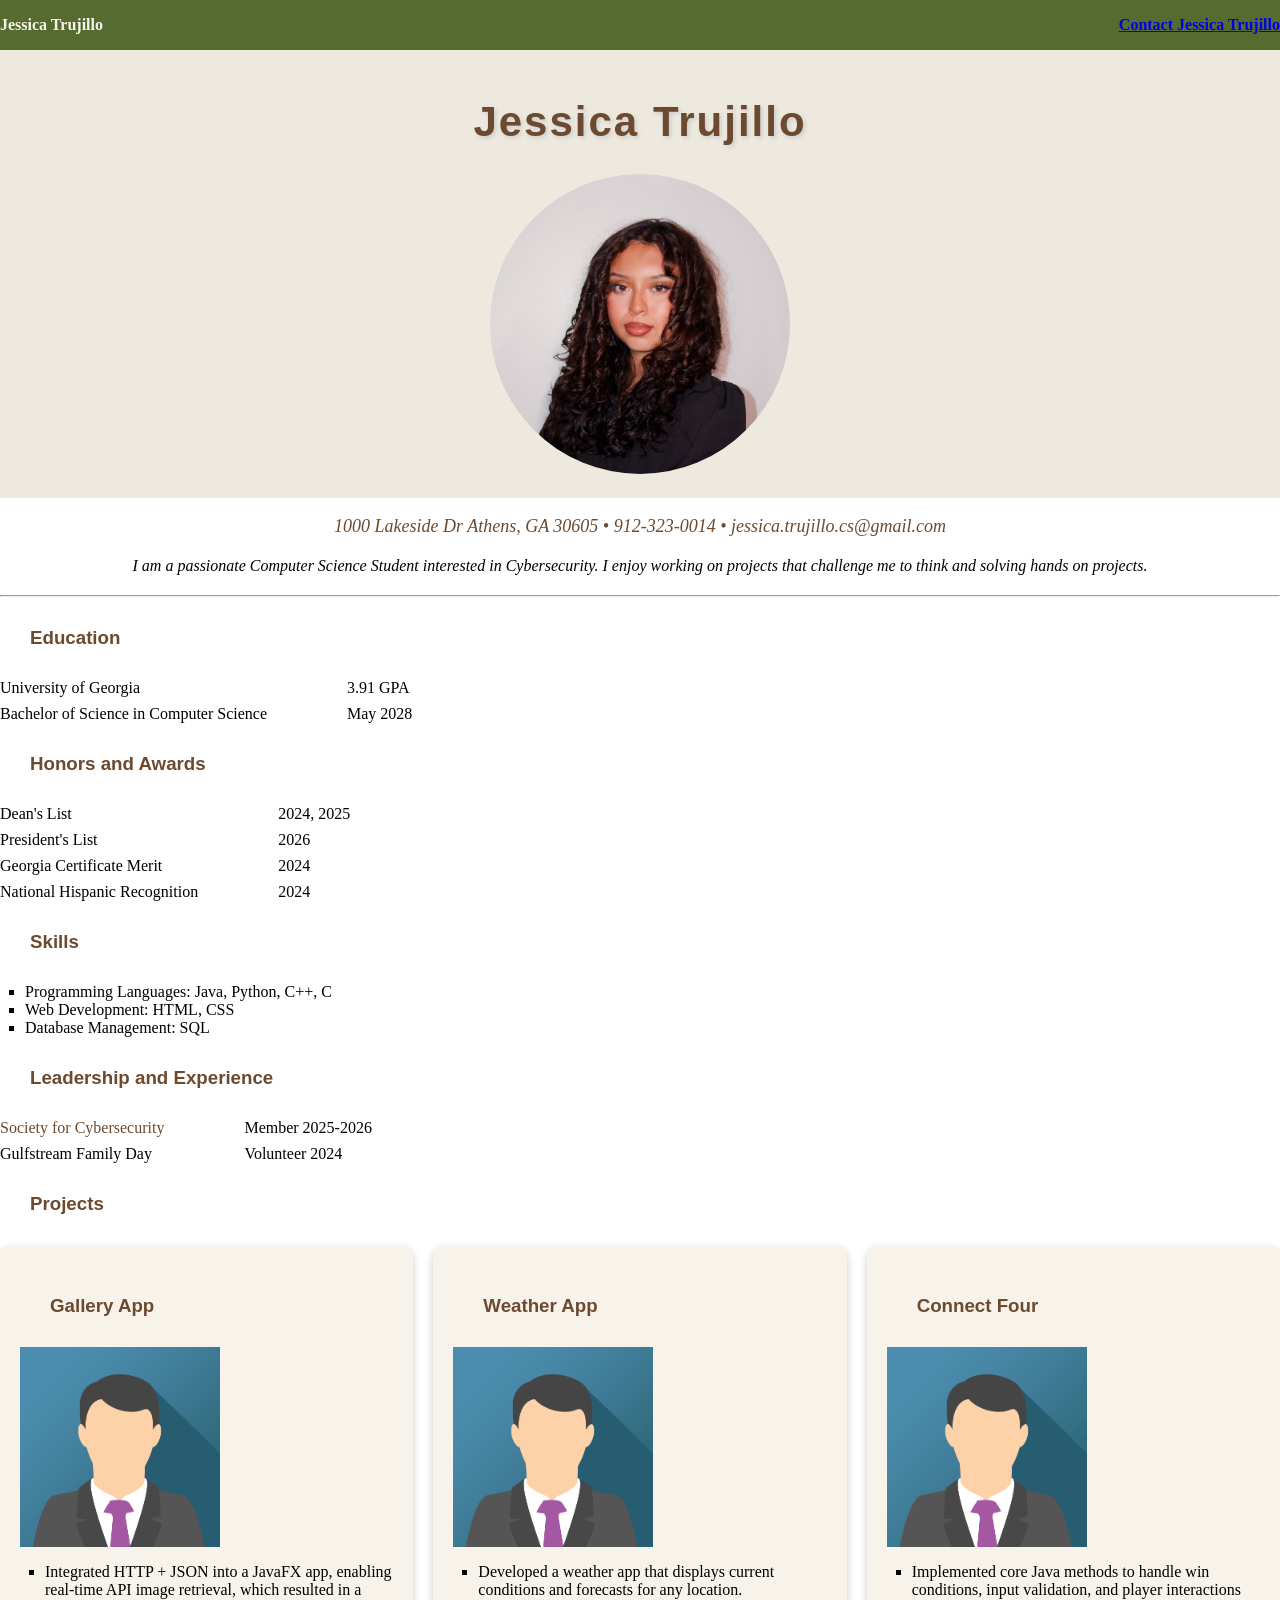
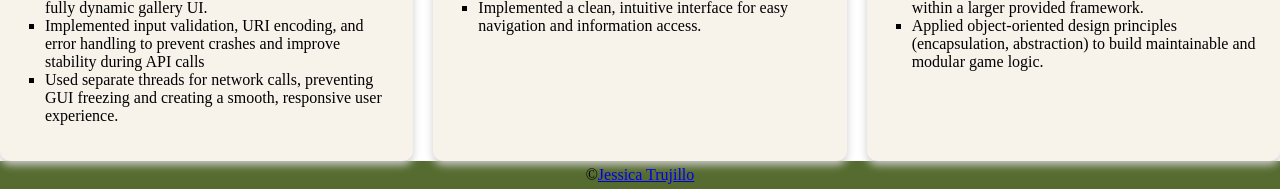
==== index.html @ 8e256b16 "Publish CV" ====
<!DOCTYPE html>
<html lang="en">
<link rel="stylesheet" href="css/style.css">

<head>
    <meta charset="UTF-8">
    <meta name="viewport" content="width=device-width, initial-scale=1.0">
    <title>Jessica Trujillo</title>
</head>
<body>
    <nav>
        <p> Jessica Trujillo</p>
        <p><a href="contact.html">Contact Jessica Trujillo</a></p>
    </nav> 
    <header>
      <h1>Jessica Trujillo</h1>
      <img src="images/jt_headshot.jpg" alt="Personal Headshot" width="300">
    </header>
  </header>
    <p class="address">
      1000 Lakeside Dr Athens, GA 30605 &bull; 912-323-0014 &bull; jessica.trujillo.cs@gmail.com
    </p>
    <p class="tagline">
     I am a passionate Computer Science Student interested in Cybersecurity. I enjoy working on projects that challenge me to think and solving hands on projects.
    </p>
    <hr>
    <section>
        <h3>Education</h3>
        <dl>
            <dt>University of Georgia</dt>
            <dd>3.91 GPA</dd>
            <dt>Bachelor of Science in Computer Science</dt>
            <dd>May 2028</dd>
        </dl>
    </section>
    <section>
        <h3>Honors and Awards</h3>
        <dl>
            <dt>Dean's List</dt>
            <dd>2024, 2025</dd>
            <dt>President's List</dt>
            <dd>2026</dd>
            <dt>Georgia Certificate Merit</dt>
            <dd>2024</dd>
            <dt>National Hispanic Recognition</dt>
            <dd>2024</dd>
        </dl>
    </section>
    <section>
        <h3>Skills</h3>
        <ul>
            <li>Programming Languages: Java, Python, C++, C</li>
            <li>Web Development: HTML, CSS</li>
            <li>Database Management: SQL</li>
        </ul>
    </section>
    <section>
        <h3>Leadership and Experience</h3>
        <dl>
            <dt>
                <a href="https://ugascs.org/">Society for Cybersecurity</a>
            </dt>
            <dd>Member 2025-2026</dd>
            <dt>Gulfstream Family Day</dt>
            <dd>Volunteer 2024</dd>
        </dl>
    </section>
    <section>  
        <h3>Projects</h3>
          <div class="three-col">
          
            <div class="card">
              <h3>Gallery App</h3>
              <img src="images/img_avatar.png" alt="Gallery App Screenshot" width="40">
              <ul>
                  <li>Integrated HTTP + JSON into a JavaFX app, enabling real-time API image retrieval, which resulted in a fully dynamic gallery UI.</li>
                  <li>Implemented input validation, URI encoding, and error handling to prevent crashes and improve stability during API calls</li>
                  <li>Used separate threads for network calls, preventing GUI freezing and creating a smooth, responsive user experience.</li>
              </ul>
          </div>
          <div class="card">
              <h3>Weather App</h3>
              <img src="images/img_avatar.png" alt="Weather App Screenshot" width="40">
              <ul>
                  <li>Developed a weather app that displays current conditions and forecasts for any location.</li>
                  <li>Implemented a clean, intuitive interface for easy navigation and information access.</li>
              </ul>
          </div>
          <div class="card">
              <h3>Connect Four</h3>
              <img src="images/img_avatar.png" alt="Connect Four Screenshot" width="40">
              <ul>
                  <li>Implemented core Java methods to handle win conditions, input validation, and player interactions within a larger provided framework.</li>
                  <li>Applied object-oriented design principles (encapsulation, abstraction) to build maintainable and modular game logic.</li>
              </ul>
          </div>
        </div>
      </section>
      <footer>
          &copy;
          <a href="contact.html">Jessica Trujillo</a>
          <a href="https://www.linkedin.com/in/jessicatrujillo1111/" target="_blank">
              <i class="fa-brands fa-linkedin"></i>
          </a>
      </footer>
  </body>
  </html>
---- css/style.css ----
body {
  margin: 0;
  }

/****************   Nav Section **********************/
nav {
	background-color:darkolivegreen;
  font-family: Georgia, "Times New Roman", serif;
  font-size: 16px;
  font-weight: bold;
  color: #f7f3eb;
  display:flex;
  justify-content:space-between;
}

/***********************  Footer Section   **************************/
footer {
	background-color:darkolivegreen;
  display: flex;
  justify-content: center;
  padding: 5px;
}

/*********** Splash Page ************************/
header {
  text-align: center;
  padding: 20px;
  background-color: #ede9de;
}

header h1 {
  font-size: 42px;
  text-shadow: 2px 2px 4px #cccccc;
  letter-spacing: 2px;
  color: #6B4A2F;
  font-family: "Montserrat", sans-serif;
}

header img {
  border-radius: 50%;
}

.address {
  text-align: center;
  font-size: 18px;
  font-style: italic;
  color: #6B4A2F;
}

.tagline {
  text-align: center;
  font-size: 16px;
  font-style: italic;
  margin: 20px;
}

/************* Sections ********************/
hr {

}

section h3 {
  color: #6B4A2F;
  margin: 30px;
  font-family: "Montserrat", sans-serif;
}

section dl {
  display: grid;
  grid-template-columns: max-content max-content;
  column-gap: 40px;
  row-gap: 8px;
}

section ul {
  list-style-type: square;
  padding-left: 25px;
}

section a {
  color: #6B4A2F;
  text-decoration: none;
}

section a:hover {
  color: darkolivegreen;
  font-weight: bold;
}

/**************   Projects   *****************/
.three-col {
	display: grid;
  grid-template-columns: repeat(3, 1fr);
  gap: 20px;
}

.card img {
  width: 100%;
  max-width: 200px;
  display: block;
}

.card {
  background-color: #f7f3eb;
  padding: 20px;
  border-radius: 10px;
  box-shadow: 0 4px 8px #cccccc;
}

/**************   Responsiveness   *****************/
@media (max-width: 680px) {
    nav {
      flex-direction: column;
      align-items: center;
    }

    .three-col {
      grid-template-columns: 1fr;
      justify-items: center;
    }
}

/**************   Contact Page   *****************/
.one-col {
  display:flex;
  flex-direction: column;
  align-items:center;
}
.one-col form {
  display:flex;
  flex-direction: column;
  gap:10px;
}

input {
  padding: 10px;
  font-size: 16px;
  border: 1px solid #6B4A2F;
}

textarea {
  padding: 10px;
  font-size: 16px;
  border: 1px solid #6B4A2F;
}
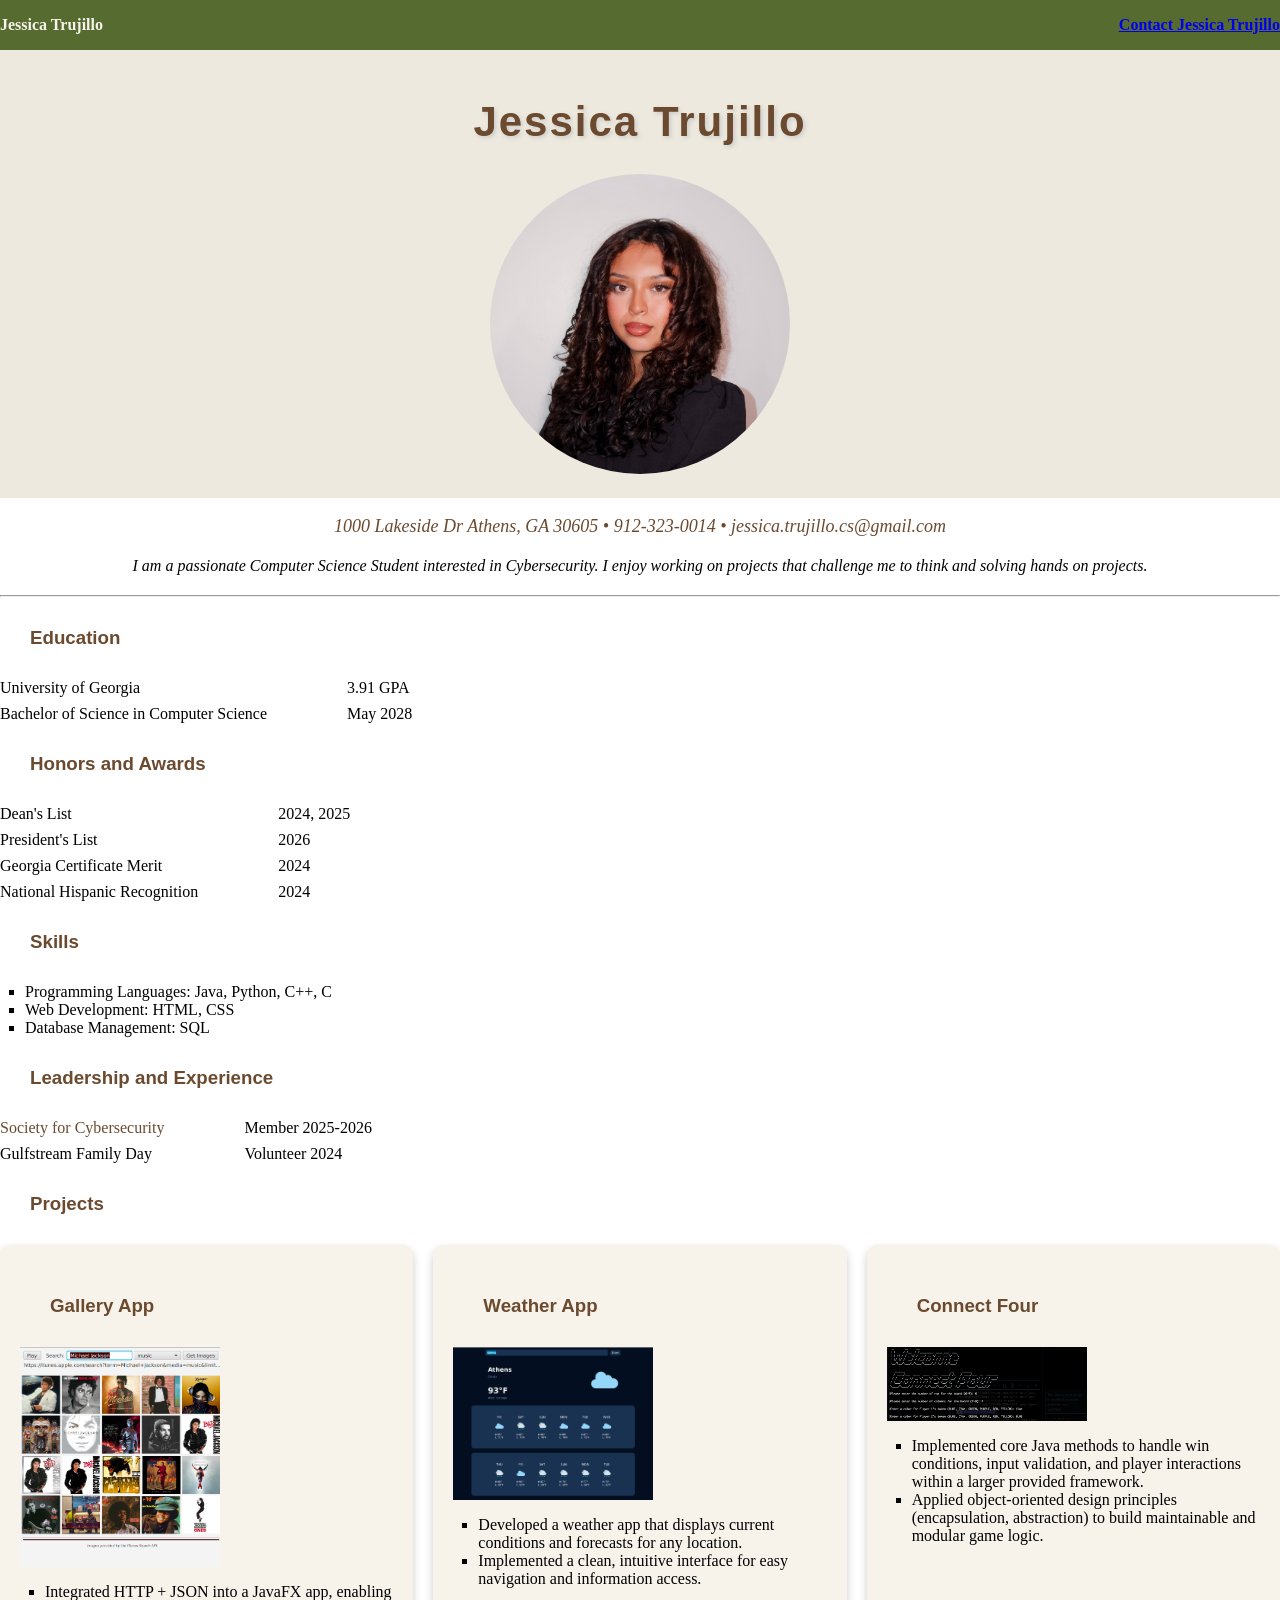
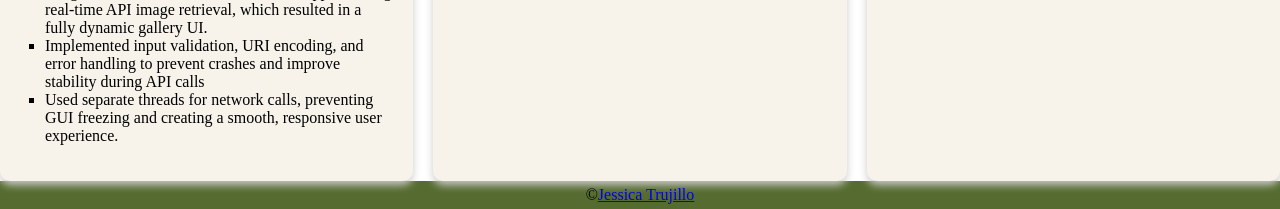
==== commit 9d6e21a5: "Fixed Project Images" ====
--- a/index.html
+++ b/index.html
@@ -71,7 +71,7 @@
           
             <div class="card">
               <h3>Gallery App</h3>
-              <img src="images/img_avatar.png" alt="Gallery App Screenshot" width="40">
+              <img src="images/gallery.png" alt="Gallery App Screenshot" width="40">
               <ul>
                   <li>Integrated HTTP + JSON into a JavaFX app, enabling real-time API image retrieval, which resulted in a fully dynamic gallery UI.</li>
                   <li>Implemented input validation, URI encoding, and error handling to prevent crashes and improve stability during API calls</li>
@@ -80,7 +80,7 @@
           </div>
           <div class="card">
               <h3>Weather App</h3>
-              <img src="images/img_avatar.png" alt="Weather App Screenshot" width="40">
+              <img src="images/weather.png" alt="Weather App Screenshot" width="40">
               <ul>
                   <li>Developed a weather app that displays current conditions and forecasts for any location.</li>
                   <li>Implemented a clean, intuitive interface for easy navigation and information access.</li>
@@ -88,7 +88,7 @@
           </div>
           <div class="card">
               <h3>Connect Four</h3>
-              <img src="images/img_avatar.png" alt="Connect Four Screenshot" width="40">
+              <img src="images/connect4.png" alt="Connect Four Screenshot" width="40">
               <ul>
                   <li>Implemented core Java methods to handle win conditions, input validation, and player interactions within a larger provided framework.</li>
                   <li>Applied object-oriented design principles (encapsulation, abstraction) to build maintainable and modular game logic.</li>
